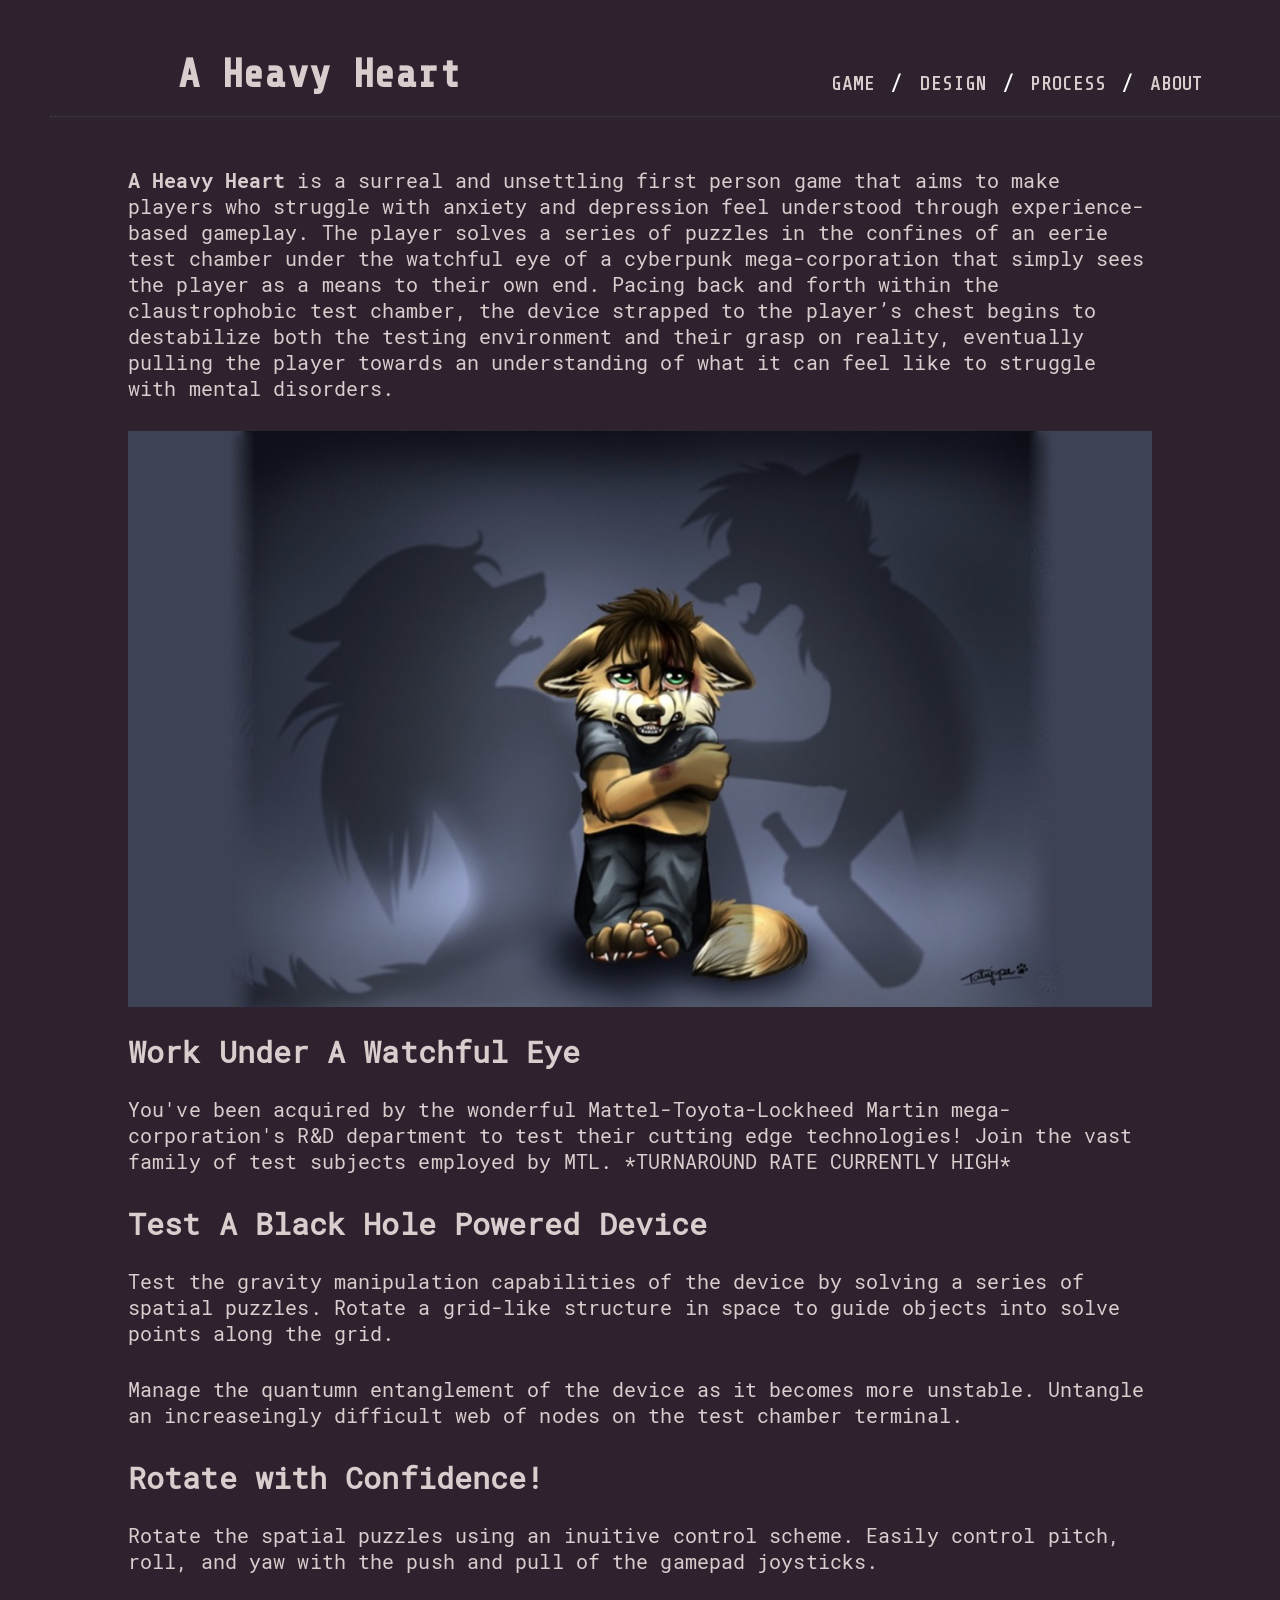
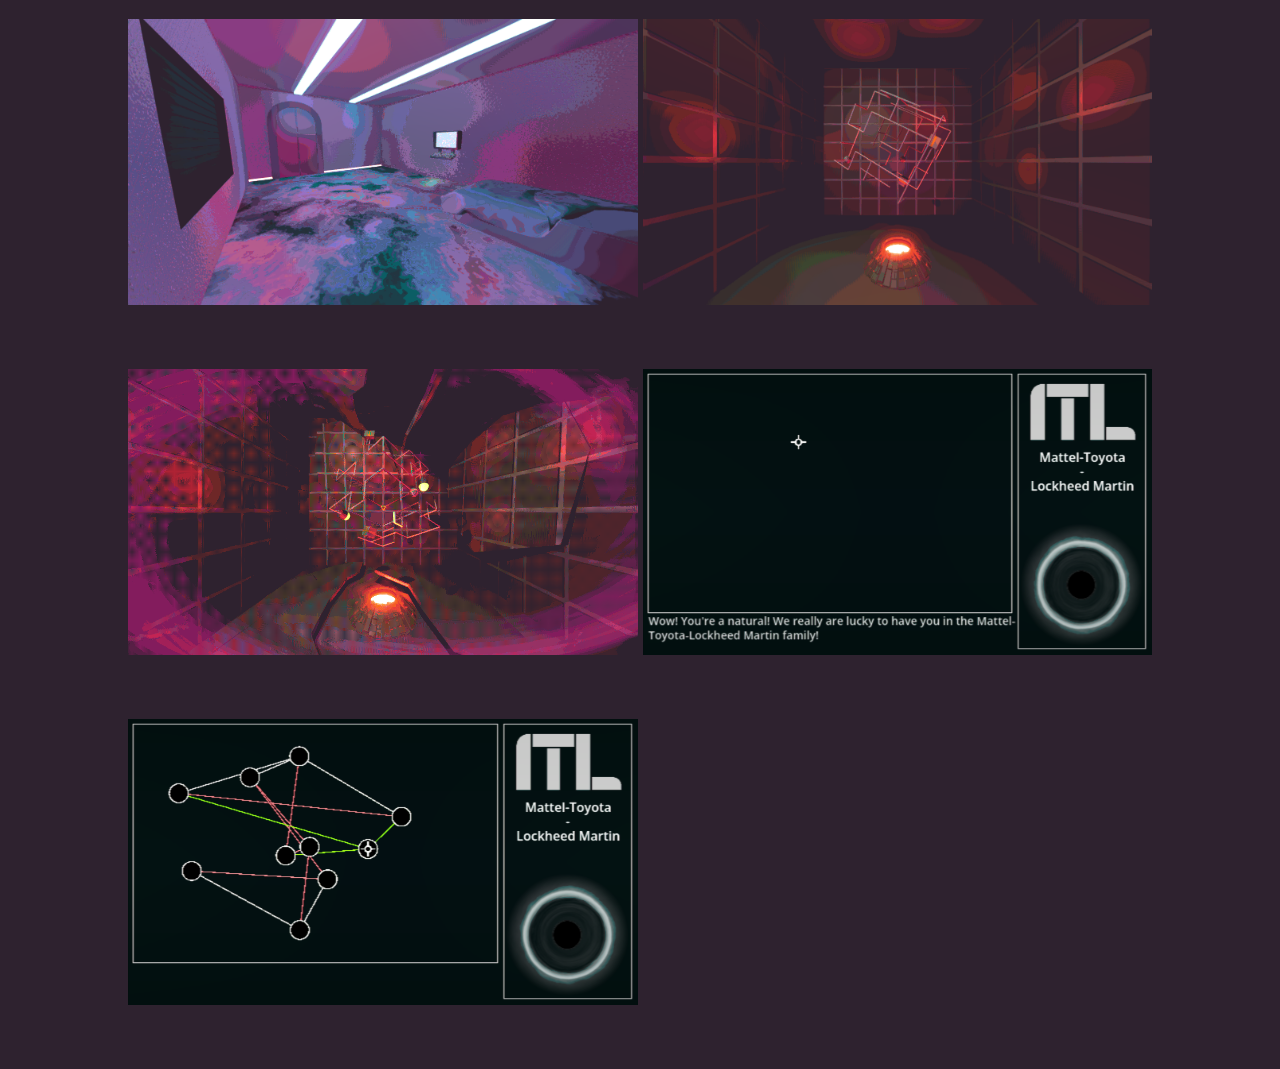
==== index.html @ b3d0d3a6 "multiple pages and thier contents" ====
<!DOCTYPE html>
<html lang="en">
<head>
    <meta charset="UTF-8">
    <meta name="viewport" content="width=device-width, initial-scale=1.0">
    <title>Black Hole Heart</title>
    <link rel ="stylesheet" href = "index.css">
</head>
<body>
            <div id="header" class="header">
                <div class="logodiv">
                    <h1 class = "logo">A Heavy Heart</h1>

                    <div class="filter">
                        <a href="#">GAME</a>

                        <span class="footdogs">  / </span>
                        <a href="/design/">DESIGN</a>

                        <span class="footdogs">  / </span>
                        <a href="/process/">PROCESS</a>

                        <span class="footdogs">  / </span>
                        <a href="/about/">ABOUT</a>


                    </div>
                </div>
            </div>


        <div id="content">

            <div id="page">
                <p><b class = "bold_text">A Heavy Heart</b> is a surreal and unsettling first person game that aims to make players who struggle with anxiety and depression feel understood through experience-based gameplay. The player solves a series of puzzles in the confines of an eerie test chamber under the watchful eye of a cyberpunk mega-corporation that simply sees the player as a means to their own end. Pacing back and forth within the claustrophobic test chamber, the device strapped to the player’s chest begins to destabilize both the testing environment and their grasp on reality, eventually pulling the player towards an understanding of what it can feel like to struggle with mental disorders.</p>

                <img class = "video" src = "placeholder.jpeg" alt = "placeholder for video">

                <h2>Work Under A Watchful Eye</h2>
                <p>You've been acquired by the wonderful Mattel-Toyota-Lockheed Martin mega-corporation's R&D department to test their cutting edge technologies! Join the vast family of test subjects employed by MTL. *TURNAROUND RATE CURRENTLY HIGH*</p>

                <h2>Test A Black Hole Powered Device</h2>
                <p>Test the gravity manipulation capabilities of the device by solving a series of spatial puzzles. Rotate a grid-like structure in space to guide objects into solve points along the grid.</p>
                <p>Manage the quantumn entanglement of the device as it becomes more unstable. Untangle an increaseingly difficult web of nodes on the test chamber terminal.</p>

                <h2>Rotate with Confidence!</h2>
                <p>Rotate the spatial puzzles using an inuitive control scheme. Easily control pitch, roll, and yaw with the push and pull of the gamepad joysticks.</p>

                <ul class = "gallery">
                    <li>
                        <img src = "chamber.png">
                    </li>
                    <li>
                        <img src = "puzzle3d.png">
                    </li>
                    <li>
                        <img src = "chamberfallapart.png">
                    </li>
                    <li>
                        <img src = "terminal.png">
                    </li>
                    <li>
                        <img src = "puzzle2d.png">
                    </li>
                </ul>
            </div>

        </div>



</body>
</html>
---- index.css ----
@font-face {
    font-family: "ShareTechMono";
    src:local("ShareTechMono-Regular-ttf"),
    url("ShareTechMono-Regular.ttf");
}

@font-face{
    font-family: "PTMono";
    src:local("pt-mono.regular"),
    url("pt-mono.regular.ttf");
}

@font-face{
    font-family: "PTMonoBold";
    src:local("pt-mono.bold"),
    url("pt-mono.bold.ttf"); 
}

@font-face {
    font-family: "Terminal-F4";
    src: url("Terminal-F4.ttf");
}

@font-face {
    font-family: "RobotoMono-Regular";
    src: url("RobotoMono-Regular.ttf");
}

@font-face{
    font-family: "RobotoMono-Bold";
    src: url("RobotoMono-Bold.ttf");
}

body            {letter-spacing: 0.1px; 
                padding: 0;
                margin: 0;
                font-family: "PTMono"; 
                font-weight: 400;
                font-size: 20px; 
                color: #dacdcd; 
                background: #2e222f;}

html            {-webkit-font-smoothing: antialiased;
    -moz-osx-font-smoothing: grayscale;}

pre             {padding: 0; 
                margin: 0 0 50px 0;}

ul              {padding: 0;}
span            {padding: 0; 
                margin: 0 10px 0 0;}

li              {margin: 15px 0; 
                padding: 0; 
                list-style: none;}

a               {text-decoration: none; 
                color: #dacdcd;}

a:hover         {color: #fff; 
                text-decoration: underline;}

p               {padding: 0; 
                margin: 10px 0 30px 0;}

img             {width: 100%; 
                display: flex; 
                justify-content: center;}

#page           {max-width: 80%; 
                margin: auto; padding: 0 20px;}
#content        {max-width:100%; margin: auto;
                font-family:"RobotoMono-Regular";}

#footer 		{max-width: 900px; 
                margin:auto; 
                margin-top: 55px;}

.header			{height: 66px; 
                width: 100%; 
                margin: 50px; 
                border-bottom: dotted 1px #444;}

.logodiv 		{max-width: 80%; 
                margin:auto; 
                font-family: "Terminal-F4"}

.logo			{margin: auto; 
                margin-top: 20px;}

.footdogs       {margin:0 5px;  
                color: #fff
                }

.tag            {color: #c8c8c8;}

.title          {display: inline-block; 
                margin-bottom: 20px; 
                margin-top: 20px; 
                color: #FFF;}

.filter         {display:block; 
                margin-top: -28px; 
                text-align: right;}

.bold_text {
    font-family: "RobotoMono-Bold";
}

h3  {
    font-family: "RobotoMono-Bold";
    color:#c8c8c8;
}

h3  {
    font-family: "RobotoMono-Bold";
    color:#fff;
}

ul.gallery {
  --numcolumns: 2;
  --gap: 0.25em;
  --size: calc(50vw / var(--numcolumns));
  display: grid;
  grid-template-columns: repeat(var(--numcolumns), 1fr);
  
  grid-template-rows: auto;
  gap: var(--gap);
  align-items: stretch;
  
}


ul.gallery > li {
  display: block;
  height: calc(var(--size) - var(--gap));
}


@media only screen and (max-width: 900px)
{
ul.gallery{
    --numcolumns:1;
}
img 			{width: 100%;}
body			{font-size: 19px;}


}
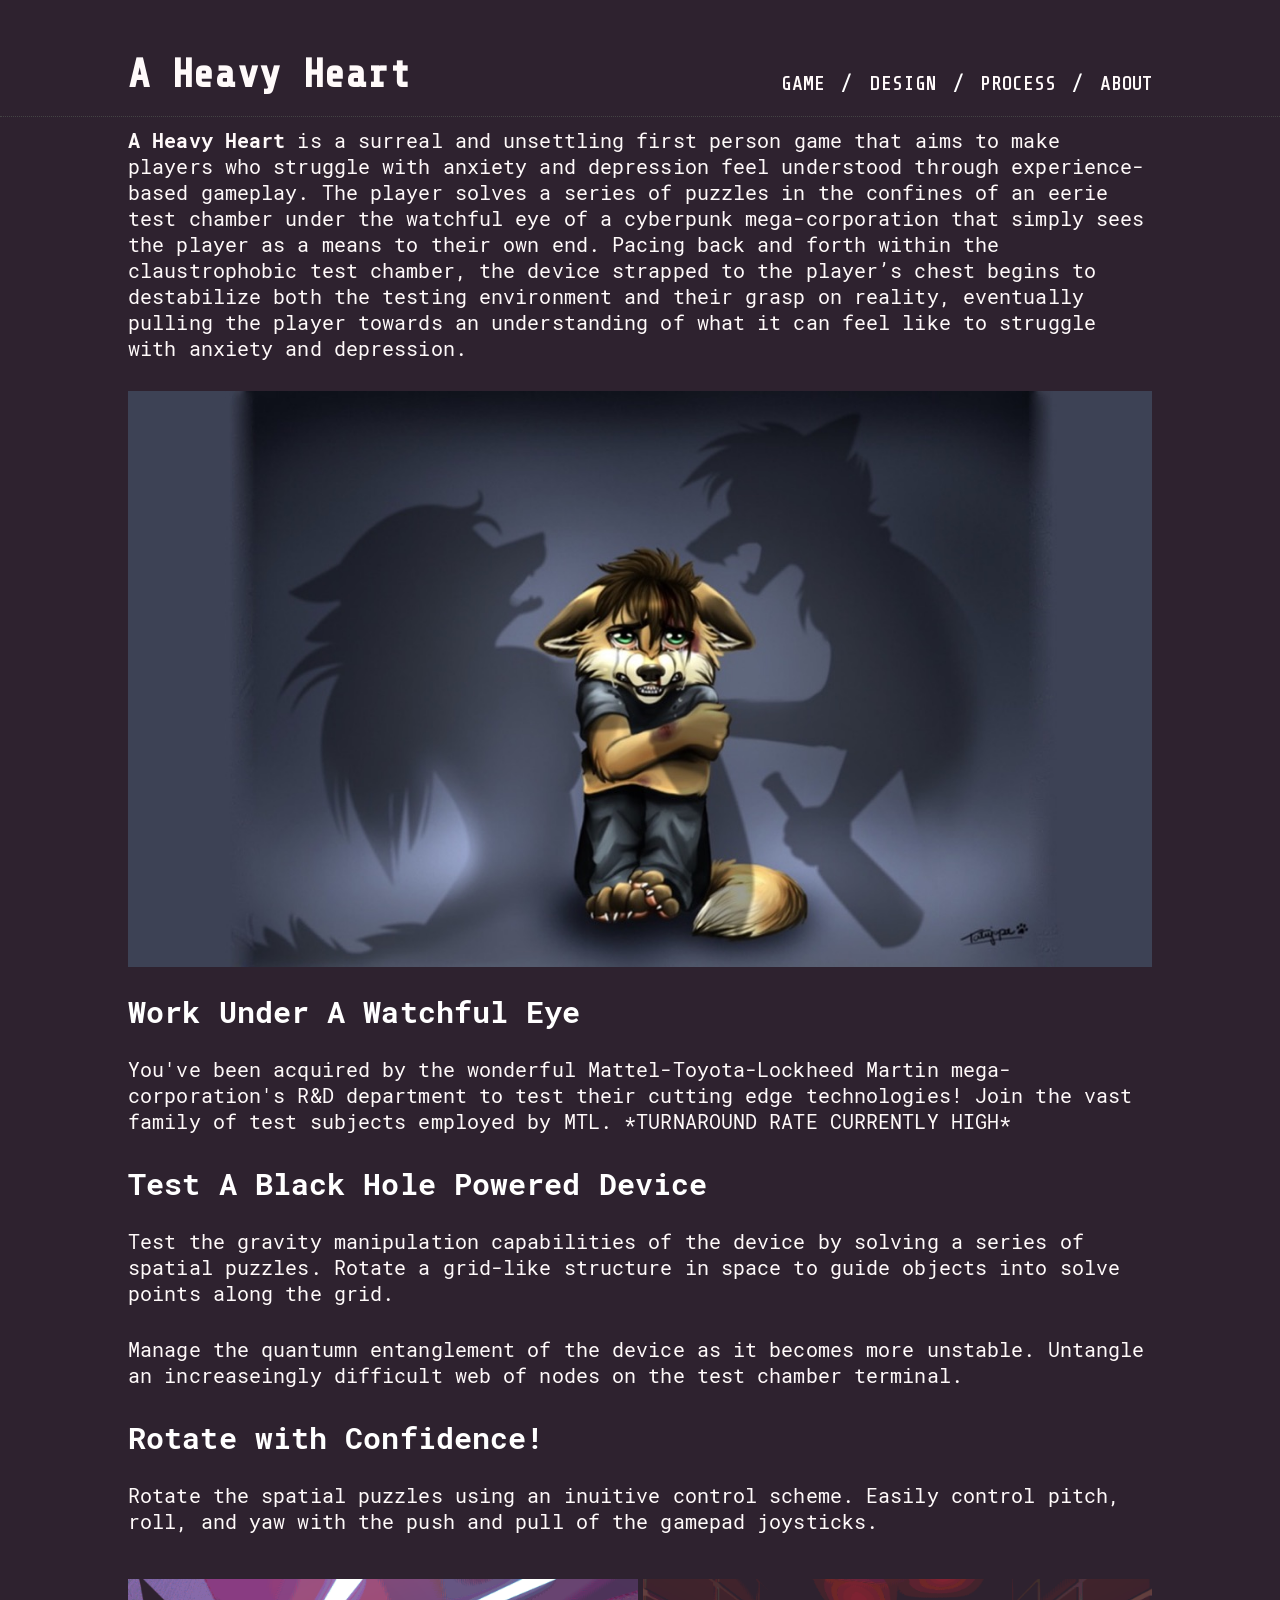
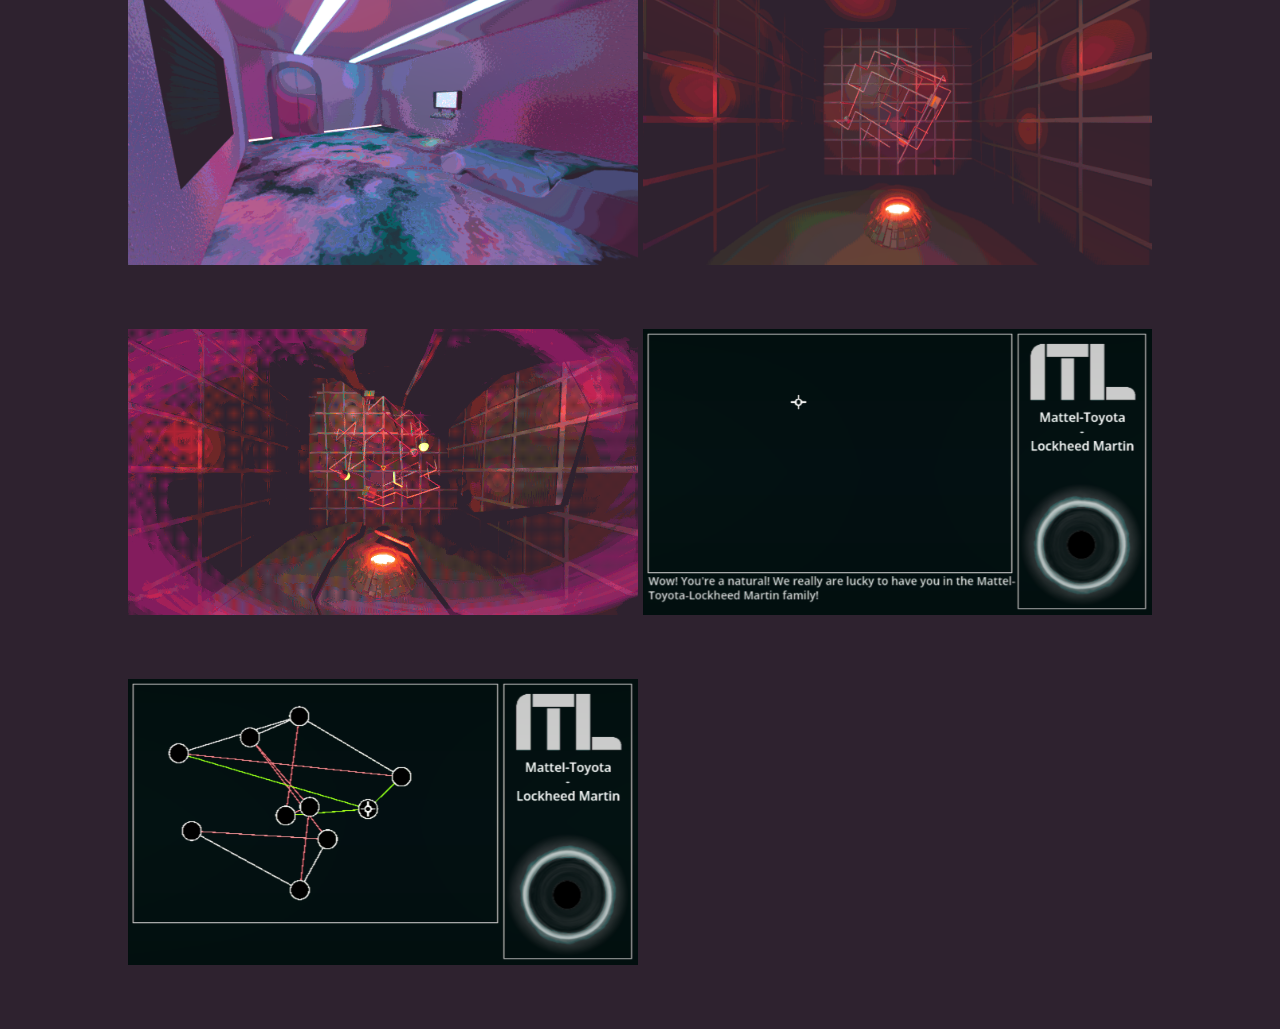
==== commit 7be0d879: "about page" ====
--- a/index.html
+++ b/index.html
@@ -3,7 +3,7 @@
 <head>
     <meta charset="UTF-8">
     <meta name="viewport" content="width=device-width, initial-scale=1.0">
-    <title>Black Hole Heart</title>
+    <title>A Heavy Heart</title>
     <link rel ="stylesheet" href = "index.css">
 </head>
 <body>
@@ -32,7 +32,7 @@
         <div id="content">
 
             <div id="page">
-                <p><b class = "bold_text">A Heavy Heart</b> is a surreal and unsettling first person game that aims to make players who struggle with anxiety and depression feel understood through experience-based gameplay. The player solves a series of puzzles in the confines of an eerie test chamber under the watchful eye of a cyberpunk mega-corporation that simply sees the player as a means to their own end. Pacing back and forth within the claustrophobic test chamber, the device strapped to the player’s chest begins to destabilize both the testing environment and their grasp on reality, eventually pulling the player towards an understanding of what it can feel like to struggle with mental disorders.</p>
+                <p><b class = "bold_text">A Heavy Heart</b> is a surreal and unsettling first person game that aims to make players who struggle with anxiety and depression feel understood through experience-based gameplay. The player solves a series of puzzles in the confines of an eerie test chamber under the watchful eye of a cyberpunk mega-corporation that simply sees the player as a means to their own end. Pacing back and forth within the claustrophobic test chamber, the device strapped to the player’s chest begins to destabilize both the testing environment and their grasp on reality, eventually pulling the player towards an understanding of what it can feel like to struggle with anxiety and depression.</p>
 
                 <img class = "video" src = "placeholder.jpeg" alt = "placeholder for video">
 
--- a/index.css
+++ b/index.css
@@ -37,7 +37,7 @@
                 font-family: "PTMono"; 
                 font-weight: 400;
                 font-size: 20px; 
-                color: #dacdcd; 
+                color: #fffafa; 
                 background: #2e222f;}
 
 html            {-webkit-font-smoothing: antialiased;
@@ -55,7 +55,7 @@
                 list-style: none;}
 
 a               {text-decoration: none; 
-                color: #dacdcd;}
+                color: #fffafa ;}
 
 a:hover         {color: #fff; 
                 text-decoration: underline;}
@@ -78,7 +78,7 @@
 
 .header			{height: 66px; 
                 width: 100%; 
-                margin: 50px; 
+                margin-top: 50px; 
                 border-bottom: dotted 1px #444;}
 
 .logodiv 		{max-width: 80%; 
@@ -92,7 +92,7 @@
                 color: #fff
                 }
 
-.tag            {color: #c8c8c8;}
+.tag            {color: #fffafa;}
 
 .title          {display: inline-block; 
                 margin-bottom: 20px; 
@@ -109,10 +109,11 @@
 
 h3  {
     font-family: "RobotoMono-Bold";
-    color:#c8c8c8;
+    color:#fffafa;
+    text-decoration: underline;
 }
 
-h3  {
+h2  {
     font-family: "RobotoMono-Bold";
     color:#fff;
 }
@@ -136,6 +137,36 @@
   height: calc(var(--size) - var(--gap));
 }
 
+.about-container{
+    display: flex;
+    flex-direction: row; 
+    align-items: flex-start;
+    gap: 16px;
+    margin-top: 5vh;
+}
+
+.about-image {
+  width: 15vw;
+  height: 15vw;
+  object-fit: cover;
+  border-radius: 8px;
+  flex-shrink: 0;
+}
+
+.about-text-container {
+  display: flex;
+  flex-direction: column;
+}
+
+.about-name {
+  margin: 0 0 8px 0;
+  font-size: 1.5rem;
+}
+
+.about-description {
+  margin: 0;
+  color: #fffafa;
+}
 
 @media only screen and (max-width: 900px)
 {
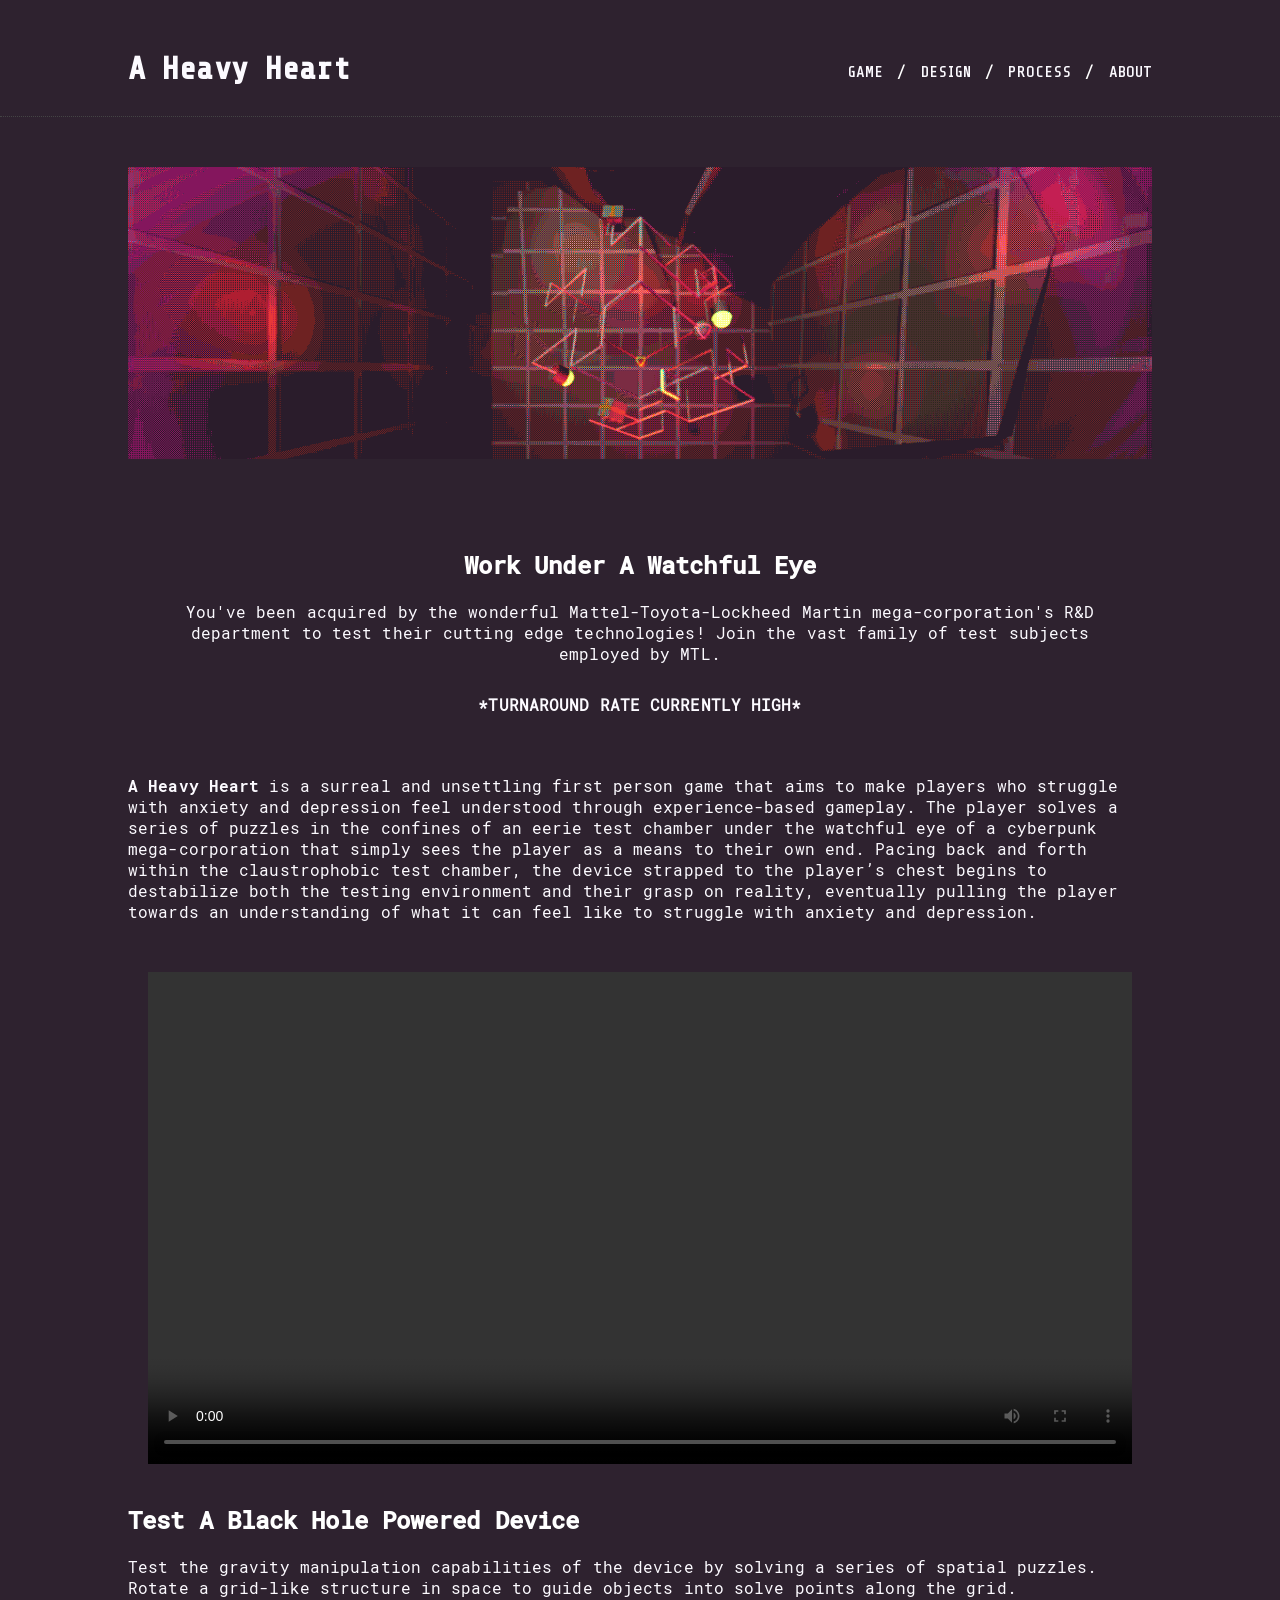
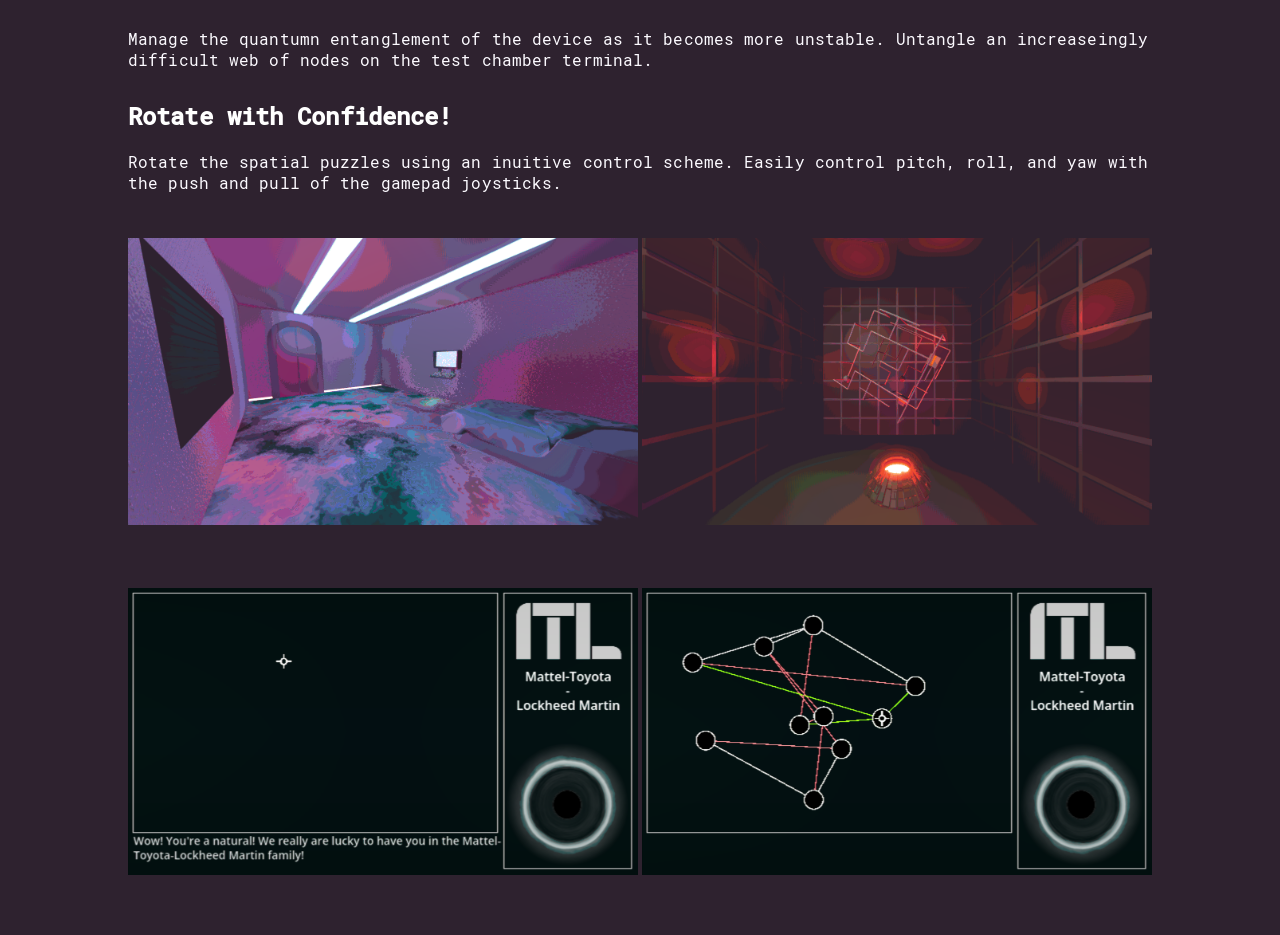
==== commit 794f3c31: "Page edits/ video" ====
--- a/index.html
+++ b/index.html
@@ -32,12 +32,20 @@
         <div id="content">
 
             <div id="page">
+
+                <img src = "heroimage.png" id = "heroimage">
+                <div id = "loreblurb">
+                <h2>Work Under A Watchful Eye</h2>
+                <p>You've been acquired by the wonderful Mattel-Toyota-Lockheed Martin mega-corporation's R&D department to test their cutting edge technologies! Join the vast family of test subjects employed by MTL.</p>
+                <b>*TURNAROUND RATE CURRENTLY HIGH*</b>
+                </div>
                 <p><b class = "bold_text">A Heavy Heart</b> is a surreal and unsettling first person game that aims to make players who struggle with anxiety and depression feel understood through experience-based gameplay. The player solves a series of puzzles in the confines of an eerie test chamber under the watchful eye of a cyberpunk mega-corporation that simply sees the player as a means to their own end. Pacing back and forth within the claustrophobic test chamber, the device strapped to the player’s chest begins to destabilize both the testing environment and their grasp on reality, eventually pulling the player towards an understanding of what it can feel like to struggle with anxiety and depression.</p>
 
-                <img class = "video" src = "placeholder.jpeg" alt = "placeholder for video">
-
-                <h2>Work Under A Watchful Eye</h2>
-                <p>You've been acquired by the wonderful Mattel-Toyota-Lockheed Martin mega-corporation's R&D department to test their cutting edge technologies! Join the vast family of test subjects employed by MTL. *TURNAROUND RATE CURRENTLY HIGH*</p>
+                <div id = "video-container">
+                    <video controls id = "video" alt = "Video for A Heavy Heart">
+                        <source src = "testversion2.mp4" type="video/mp4" />
+                    </video>
+                </div>
 
                 <h2>Test A Black Hole Powered Device</h2>
                 <p>Test the gravity manipulation capabilities of the device by solving a series of spatial puzzles. Rotate a grid-like structure in space to guide objects into solve points along the grid.</p>
@@ -54,9 +62,6 @@
                         <img src = "puzzle3d.png">
                     </li>
                     <li>
-                        <img src = "chamberfallapart.png">
-                    </li>
-                    <li>
                         <img src = "terminal.png">
                     </li>
                     <li>
--- a/index.css
+++ b/index.css
@@ -29,6 +29,16 @@
 @font-face{
     font-family: "RobotoMono-Bold";
     src: url("RobotoMono-Bold.ttf");
+}
+
+@font-face{
+    font-family: "RobotoMono-Thin";
+    src: url("RobotoMono-Thin.ttf");
+}
+
+@font-face{
+    font-family: "RobotoMono-Medium";
+    src: url("RobotoMono-Medium.ttf");
 }
 
 body            {letter-spacing: 0.1px; 
@@ -36,8 +46,8 @@
                 margin: 0;
                 font-family: "PTMono"; 
                 font-weight: 400;
-                font-size: 20px; 
-                color: #fffafa; 
+                font-size: 16px; 
+                color: #fcfaff ; 
                 background: #2e222f;}
 
 html            {-webkit-font-smoothing: antialiased;
@@ -55,7 +65,7 @@
                 list-style: none;}
 
 a               {text-decoration: none; 
-                color: #fffafa ;}
+                color: #fcfaff ;}
 
 a:hover         {color: #fff; 
                 text-decoration: underline;}
@@ -108,13 +118,13 @@
 }
 
 h3  {
-    font-family: "RobotoMono-Bold";
-    color:#fffafa;
+    font-family: "RobotoMono-Medium";
+    color:#fcfaff;
     text-decoration: underline;
 }
 
 h2  {
-    font-family: "RobotoMono-Bold";
+    font-family: "RobotoMono-Medium";
     color:#fff;
 }
 
@@ -168,6 +178,28 @@
   color: #fffafa;
 }
 
+#video-container {
+  /* Optional: Limit container width (e.g., 1200px on large screens) */
+  max-width: 80vw;
+  margin: 0 auto; /* Center container */
+  padding: 20px;
+}
+ 
+#video-container video {
+  width: 100%; /* Fit container width */
+  height: auto; /* Auto-calculate height to preserve aspect ratio */
+  display: block; /* Remove inline spacing artifacts */
+}
+#heroimage{
+    padding-top: 50px;
+    padding-bottom: 20px;
+}
+
+#loreblurb{
+    text-align: center;
+    padding:50px;
+}
+
 @media only screen and (max-width: 900px)
 {
 ul.gallery{
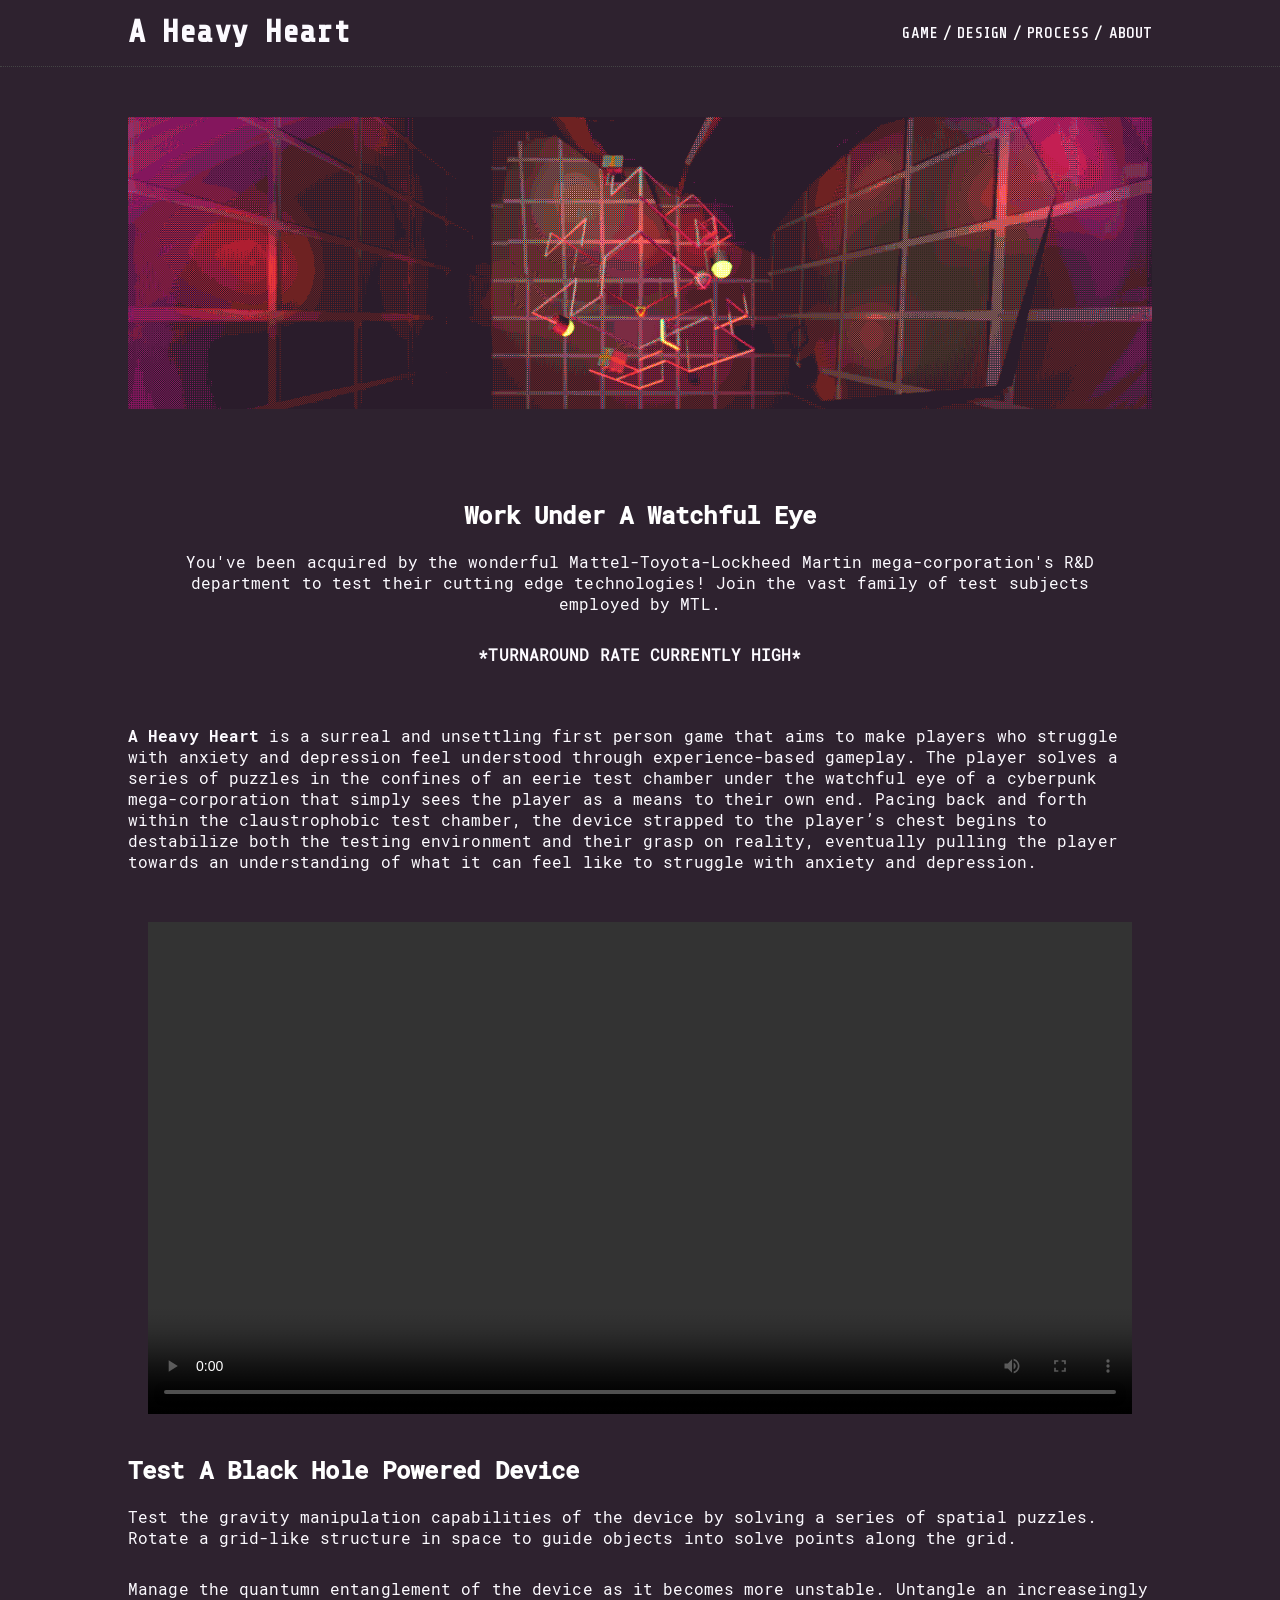
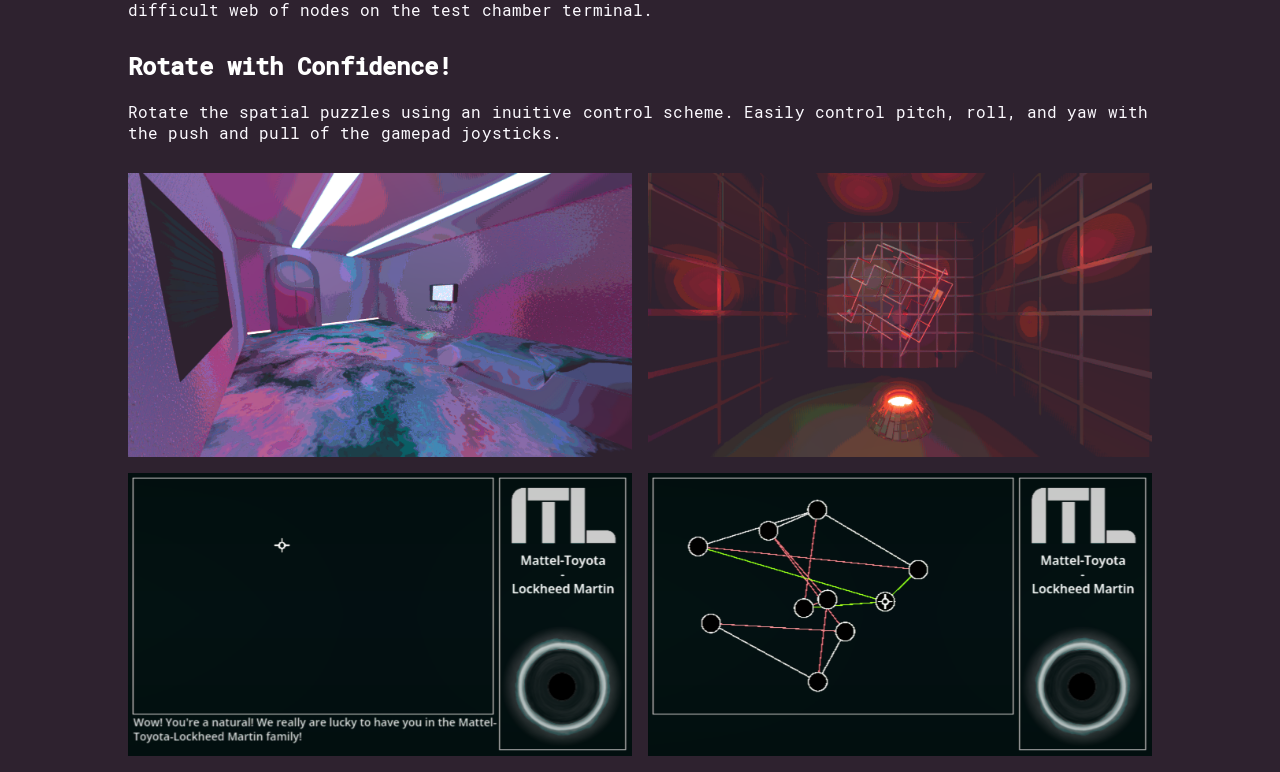
==== commit 6c6fa4ea: "most everything" ====
--- a/index.html
+++ b/index.html
@@ -33,7 +33,7 @@
 
             <div id="page">
 
-                <img src = "heroimage.png" id = "heroimage">
+                <img src = "assets/game/heroimage.png" id = "heroimage">
                 <div id = "loreblurb">
                 <h2>Work Under A Watchful Eye</h2>
                 <p>You've been acquired by the wonderful Mattel-Toyota-Lockheed Martin mega-corporation's R&D department to test their cutting edge technologies! Join the vast family of test subjects employed by MTL.</p>
@@ -43,7 +43,7 @@
 
                 <div id = "video-container">
                     <video controls id = "video" alt = "Video for A Heavy Heart">
-                        <source src = "testversion2.mp4" type="video/mp4" />
+                        <source src = "assets/game/testversion2.mp4" type="video/mp4" />
                     </video>
                 </div>
 
@@ -56,16 +56,16 @@
 
                 <ul class = "gallery">
                     <li>
-                        <img src = "chamber.png">
+                        <img src = "assets/game/chamber.png">
                     </li>
                     <li>
-                        <img src = "puzzle3d.png">
+                        <img src = "assets/game/puzzle3d.png">
                     </li>
                     <li>
-                        <img src = "terminal.png">
+                        <img src = "assets/game/terminal.png">
                     </li>
                     <li>
-                        <img src = "puzzle2d.png">
+                        <img src = "assets/game/puzzle2d.png">
                     </li>
                 </ul>
             </div>
--- a/index.css
+++ b/index.css
@@ -1,44 +1,44 @@
 @font-face {
     font-family: "ShareTechMono";
     src:local("ShareTechMono-Regular-ttf"),
-    url("ShareTechMono-Regular.ttf");
+    url("fonts/ShareTechMono-Regular.ttf");
 }
 
 @font-face{
     font-family: "PTMono";
     src:local("pt-mono.regular"),
-    url("pt-mono.regular.ttf");
+    url("fonts/pt-mono.regular.ttf");
 }
 
 @font-face{
     font-family: "PTMonoBold";
     src:local("pt-mono.bold"),
-    url("pt-mono.bold.ttf"); 
+    url("fonts/pt-mono.bold.ttf"); 
 }
 
 @font-face {
     font-family: "Terminal-F4";
-    src: url("Terminal-F4.ttf");
+    src: url("fonts/Terminal-F4.ttf");
 }
 
 @font-face {
     font-family: "RobotoMono-Regular";
-    src: url("RobotoMono-Regular.ttf");
+    src: url("fonts/RobotoMono-Regular.ttf");
 }
 
 @font-face{
     font-family: "RobotoMono-Bold";
-    src: url("RobotoMono-Bold.ttf");
+    src: url("fonts/RobotoMono-Bold.ttf");
 }
 
 @font-face{
     font-family: "RobotoMono-Thin";
-    src: url("RobotoMono-Thin.ttf");
+    src: url("fonts/RobotoMono-Thin.ttf");
 }
 
 @font-face{
     font-family: "RobotoMono-Medium";
-    src: url("RobotoMono-Medium.ttf");
+    src: url("fonts/RobotoMono-Medium.ttf");
 }
 
 body            {letter-spacing: 0.1px; 
@@ -79,38 +79,38 @@
 
 #page           {max-width: 80%; 
                 margin: auto; padding: 0 20px;}
+                
 #content        {max-width:100%; margin: auto;
                 font-family:"RobotoMono-Regular";}
 
-#footer 		{max-width: 900px; 
-                margin:auto; 
-                margin-top: 55px;}
-
 .header			{height: 66px; 
                 width: 100%; 
-                margin-top: 50px; 
-                border-bottom: dotted 1px #444;}
+                border-bottom: dotted 1px #444;
+                align-items: center;
+            }
 
 .logodiv 		{max-width: 80%; 
                 margin:auto; 
-                font-family: "Terminal-F4"}
-
-.logo			{margin: auto; 
-                margin-top: 20px;}
-
-.footdogs       {margin:0 5px;  
+                font-family: "Terminal-F4";
+                display:flex;
+                justify-content: space-between;
+                align-items: center;
+                height: 100%
+            }
+
+.logo			{
+                text-align: left;
+                }
+
+.footdogs       {
+                margin:0 5px;  
                 color: #fff
                 }
 
 .tag            {color: #fffafa;}
 
-.title          {display: inline-block; 
-                margin-bottom: 20px; 
-                margin-top: 20px; 
-                color: #FFF;}
-
-.filter         {display:block; 
-                margin-top: -28px; 
+.filter         {display:flex; 
+                align-items: center;
                 text-align: right;}
 
 .bold_text {
@@ -130,21 +130,19 @@
 
 ul.gallery {
   --numcolumns: 2;
-  --gap: 0.25em;
+  --gap: 1em;
   --size: calc(50vw / var(--numcolumns));
   display: grid;
   grid-template-columns: repeat(var(--numcolumns), 1fr);
   
-  grid-template-rows: auto;
   gap: var(--gap);
-  align-items: stretch;
   
 }
 
 
 ul.gallery > li {
   display: block;
-  height: calc(var(--size) - var(--gap));
+  margin:auto;
 }
 
 .about-container{
@@ -179,16 +177,14 @@
 }
 
 #video-container {
-  /* Optional: Limit container width (e.g., 1200px on large screens) */
-  max-width: 80vw;
-  margin: 0 auto; /* Center container */
+  margin: 0 auto; 
   padding: 20px;
 }
  
 #video-container video {
-  width: 100%; /* Fit container width */
-  height: auto; /* Auto-calculate height to preserve aspect ratio */
-  display: block; /* Remove inline spacing artifacts */
+  width: 100%; 
+  height: auto; 
+  display: block; 
 }
 #heroimage{
     padding-top: 50px;
@@ -198,6 +194,27 @@
 #loreblurb{
     text-align: center;
     padding:50px;
+}
+
+.image-container{
+    display: flex;
+    flex-direction: row;
+    max-width: 60vw;
+    margin:auto;  
+    gap:100px; 
+}
+
+.image-container > img{
+    display: block;
+    margin:auto;   
+    padding-bottom: 20px;
+}
+
+.individual-img{
+    max-width: 60vw;
+    margin:auto; 
+    margin:auto;
+    padding-bottom: 20px;
 }
 
 @media only screen and (max-width: 900px)
@@ -207,6 +224,17 @@
 }
 img 			{width: 100%;}
 body			{font-size: 19px;}
-
-
-}
+.logodiv{
+    flex-direction: column;
+}
+
+.header			{
+                height: 150px; 
+                width: 100%; 
+                border-bottom: dotted 1px #444;
+                align-items: center;
+            }
+
+
+
+}
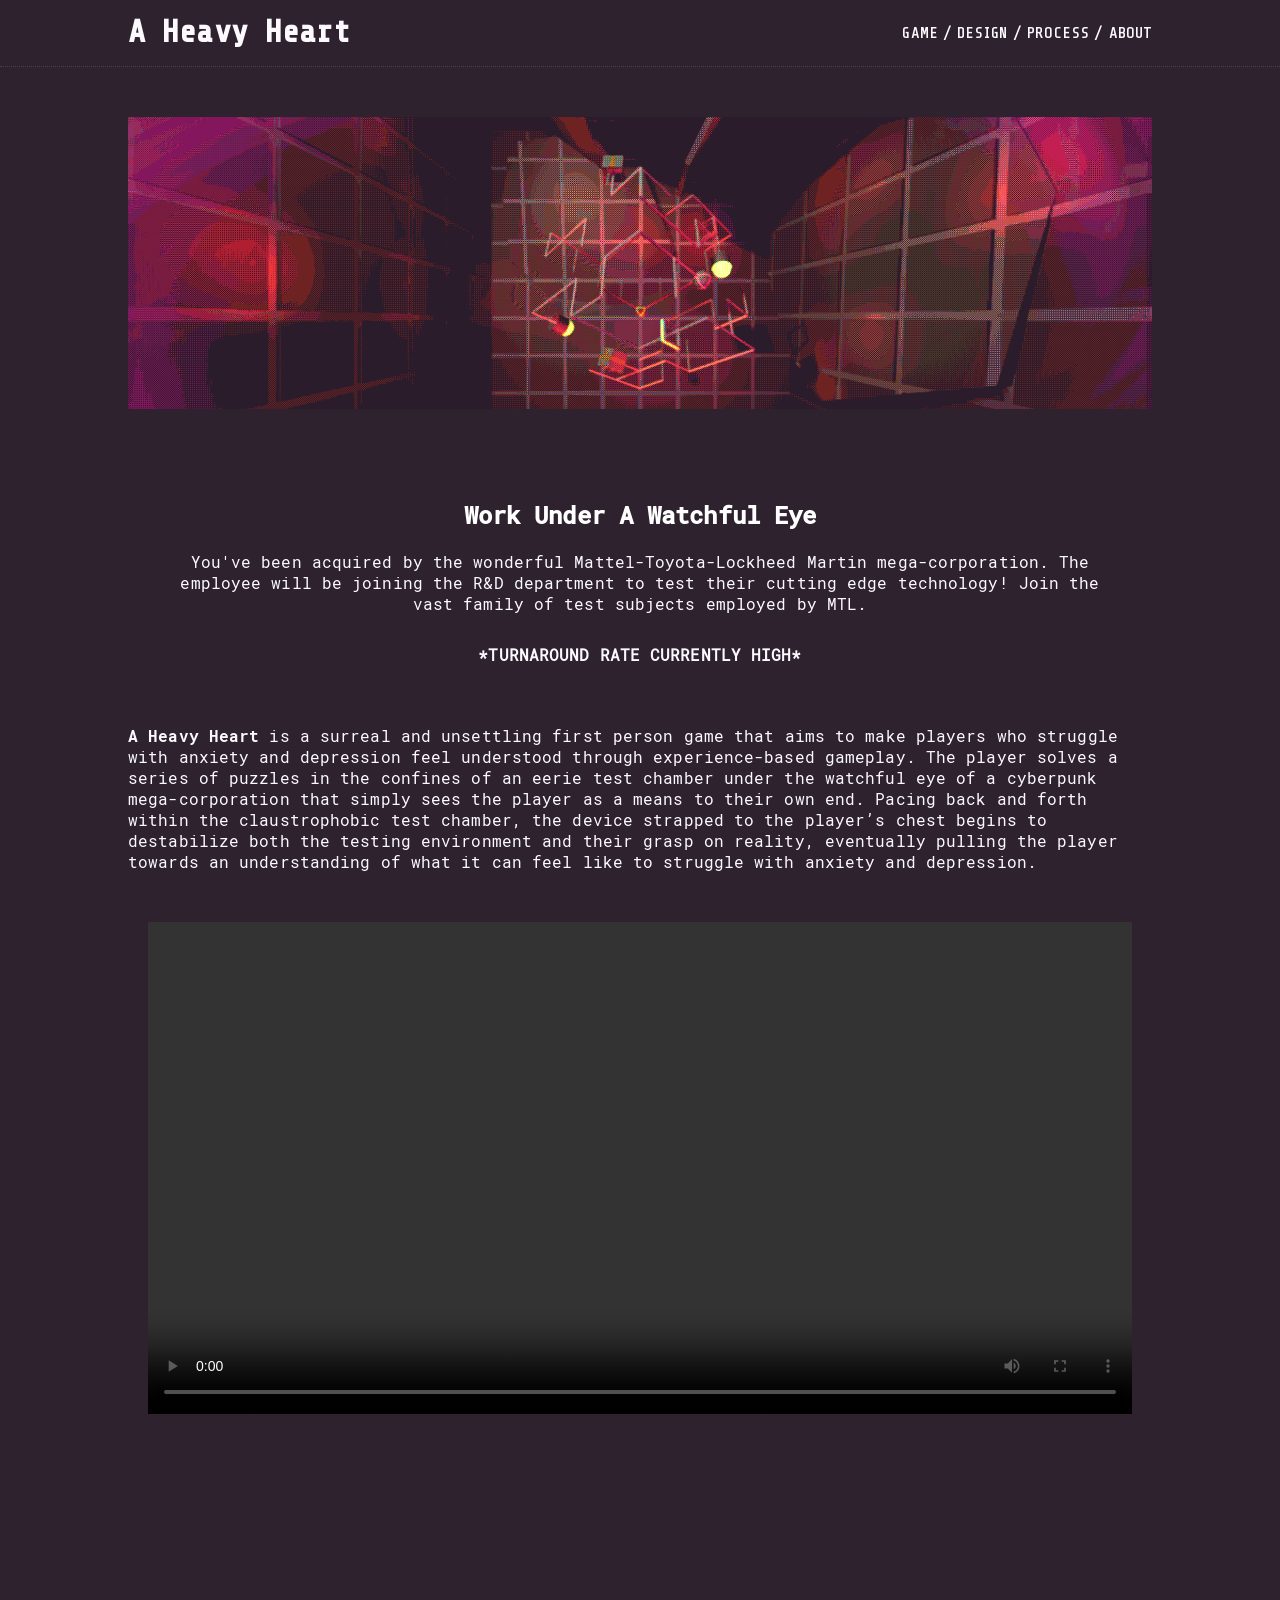
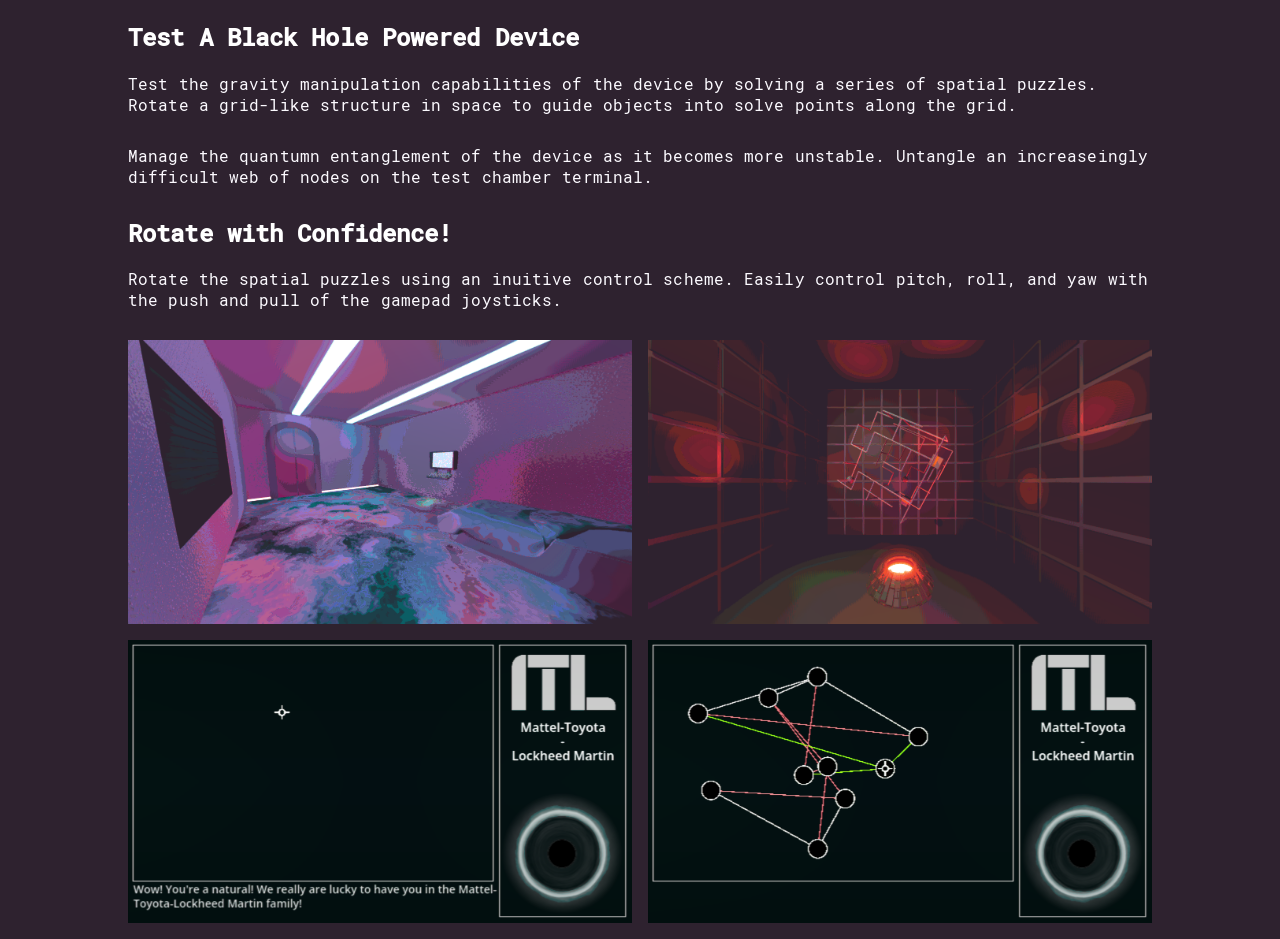
==== commit 9f62ab02: "itch io link" ====
--- a/index.html
+++ b/index.html
@@ -36,16 +36,18 @@
                 <img src = "assets/game/heroimage.png" id = "heroimage">
                 <div id = "loreblurb">
                 <h2>Work Under A Watchful Eye</h2>
-                <p>You've been acquired by the wonderful Mattel-Toyota-Lockheed Martin mega-corporation's R&D department to test their cutting edge technologies! Join the vast family of test subjects employed by MTL.</p>
+                <p>You've been acquired by the wonderful Mattel-Toyota-Lockheed Martin mega-corporation. The employee will be joining the R&D department to test their cutting edge technology! Join the vast family of test subjects employed by MTL.</p>
                 <b>*TURNAROUND RATE CURRENTLY HIGH*</b>
                 </div>
                 <p><b class = "bold_text">A Heavy Heart</b> is a surreal and unsettling first person game that aims to make players who struggle with anxiety and depression feel understood through experience-based gameplay. The player solves a series of puzzles in the confines of an eerie test chamber under the watchful eye of a cyberpunk mega-corporation that simply sees the player as a means to their own end. Pacing back and forth within the claustrophobic test chamber, the device strapped to the player’s chest begins to destabilize both the testing environment and their grasp on reality, eventually pulling the player towards an understanding of what it can feel like to struggle with anxiety and depression.</p>
 
                 <div id = "video-container">
                     <video controls id = "video" alt = "Video for A Heavy Heart">
-                        <source src = "assets/game/testversion2.mp4" type="video/mp4" />
+                        <source src = "assets/game/finalvideo.mp4" type="video/mp4" />
                     </video>
                 </div>
+
+                <iframe frameborder="0" src="https://itch.io/embed/4503725" width="552" height="167" style="display: block; margin:auto;"><a href="https://beautifulspork.itch.io/a-heavy-heart">A Heavy Heart by beautifulspork</a></iframe>
 
                 <h2>Test A Black Hole Powered Device</h2>
                 <p>Test the gravity manipulation capabilities of the device by solving a series of spatial puzzles. Rotate a grid-like structure in space to guide objects into solve points along the grid.</p>
--- a/index.css
+++ b/index.css
@@ -94,7 +94,7 @@
                 font-family: "Terminal-F4";
                 display:flex;
                 justify-content: space-between;
-                align-items: center;
+                align-items:center;
                 height: 100%
             }
 
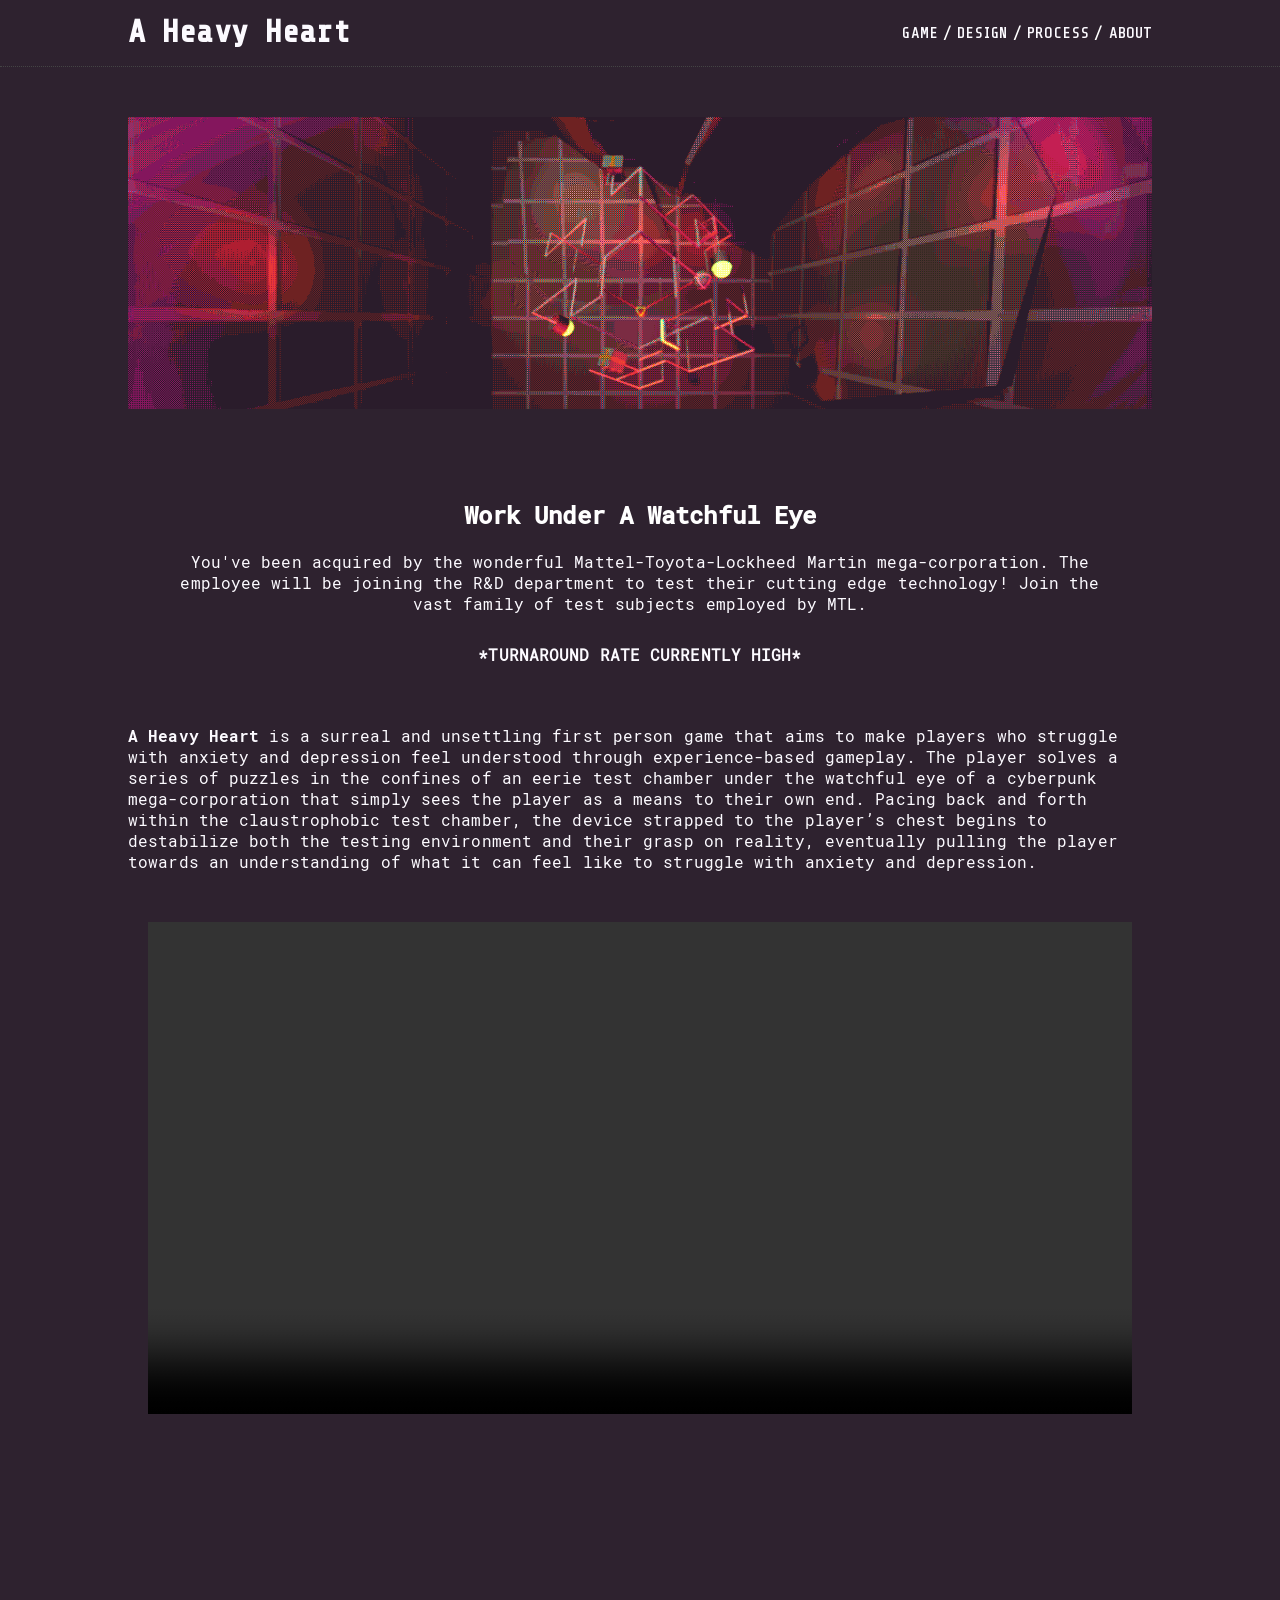
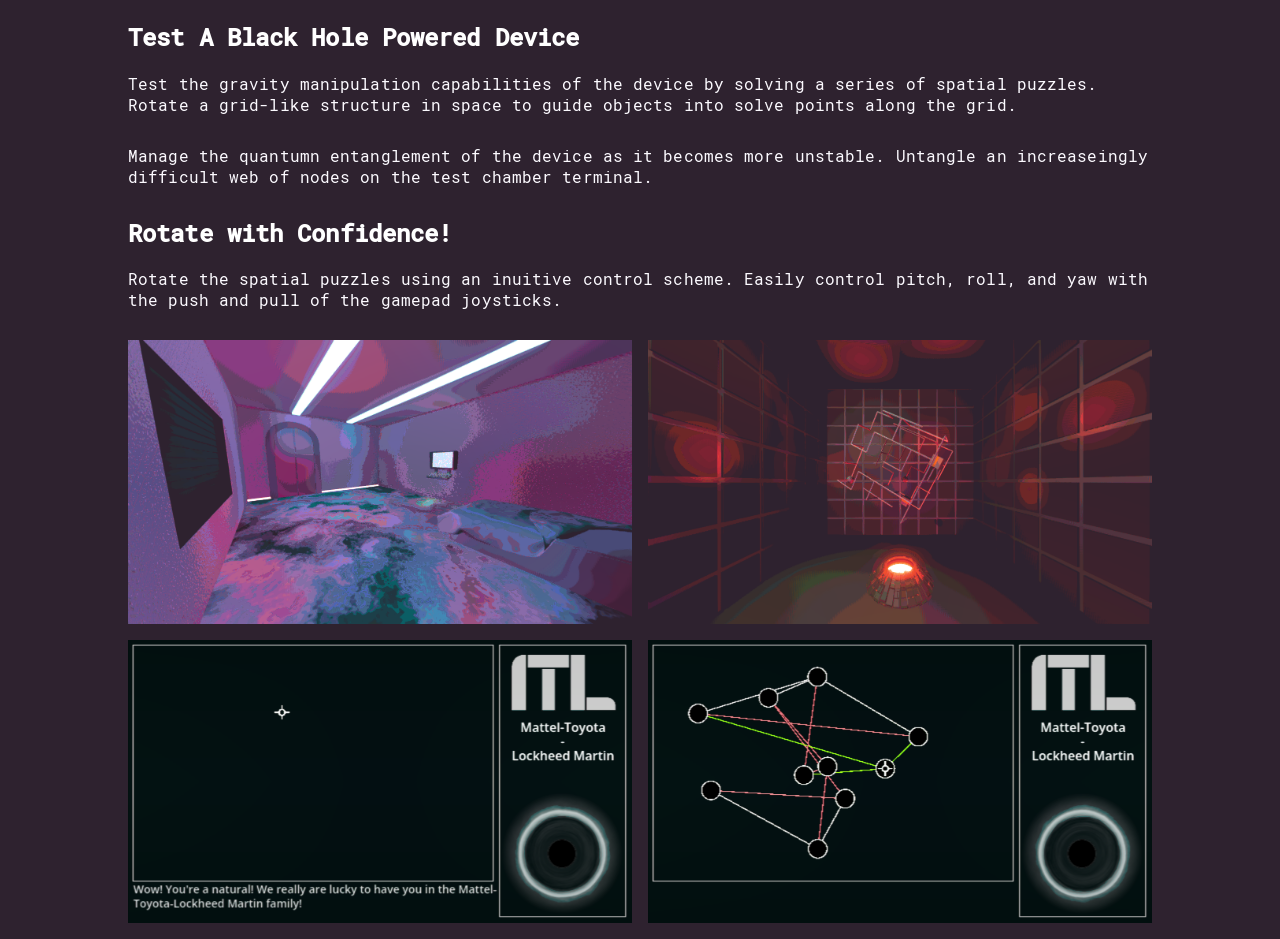
==== commit 374c7180: "hero image" ====
--- a/index.html
+++ b/index.html
@@ -33,7 +33,7 @@
 
             <div id="page">
 
-                <img src = "assets/game/heroimage.png" id = "heroimage">
+                <img src = "assets/game/heroimage.png" id = "heroimage" width = "1919" height = "547">
                 <div id = "loreblurb">
                 <h2>Work Under A Watchful Eye</h2>
                 <p>You've been acquired by the wonderful Mattel-Toyota-Lockheed Martin mega-corporation. The employee will be joining the R&D department to test their cutting edge technology! Join the vast family of test subjects employed by MTL.</p>
--- a/index.css
+++ b/index.css
@@ -51,7 +51,7 @@
                 background: #2e222f;}
 
 html            {-webkit-font-smoothing: antialiased;
-    -moz-osx-font-smoothing: grayscale;}
+                -moz-osx-font-smoothing: grayscale;}
 
 pre             {padding: 0; 
                 margin: 0 0 50px 0;}
@@ -73,168 +73,191 @@
 p               {padding: 0; 
                 margin: 10px 0 30px 0;}
 
-img             {width: 100%; 
-                display: flex; 
-                justify-content: center;}
+/* Fixed: was display:flex which does nothing on img and caused Safari issues */
+img             {
+                display: block;
+                max-width: 100%;
+                height: auto;
+                min-width: 0;}
 
 #page           {max-width: 80%; 
-                margin: auto; padding: 0 20px;}
+                margin: auto;
+                padding: 0 20px;
+                min-width: 0;}
                 
-#content        {max-width:100%; margin: auto;
-                font-family:"RobotoMono-Regular";}
-
-.header			{height: 66px; 
+#content        {max-width: 100%;
+                margin: auto;
+                font-family: "RobotoMono-Regular";
+                min-width: 0;}
+
+.header         {height: 66px; 
                 width: 100%; 
                 border-bottom: dotted 1px #444;
+                align-items: center;}
+
+.logodiv        {max-width: 80%; 
+                margin: auto; 
+                font-family: "Terminal-F4";
+                display: flex;
+                justify-content: space-between;
                 align-items: center;
-            }
-
-.logodiv 		{max-width: 80%; 
-                margin:auto; 
-                font-family: "Terminal-F4";
-                display:flex;
-                justify-content: space-between;
-                align-items:center;
-                height: 100%
-            }
-
-.logo			{
-                text-align: left;
-                }
-
-.footdogs       {
-                margin:0 5px;  
-                color: #fff
-                }
+                height: 100%;}
+
+.logo           {text-align: left;}
+
+.footdogs       {margin: 0 5px;  
+                color: #fff;}
 
 .tag            {color: #fffafa;}
 
-.filter         {display:flex; 
+.filter         {display: flex; 
                 align-items: center;
                 text-align: right;}
 
-.bold_text {
-    font-family: "RobotoMono-Bold";
-}
+.bold_text      {font-family: "RobotoMono-Bold";}
 
 h3  {
     font-family: "RobotoMono-Medium";
-    color:#fcfaff;
+    color: #fcfaff;
     text-decoration: underline;
 }
 
 h2  {
     font-family: "RobotoMono-Medium";
-    color:#fff;
+    color: #fff;
 }
 
 ul.gallery {
-  --numcolumns: 2;
-  --gap: 1em;
-  --size: calc(50vw / var(--numcolumns));
-  display: grid;
-  grid-template-columns: repeat(var(--numcolumns), 1fr);
-  
-  gap: var(--gap);
-  
-}
-
+    --numcolumns: 2;
+    --gap: 1em;
+    display: grid;
+    grid-template-columns: repeat(var(--numcolumns), minmax(0, 1fr)); /* Fixed: minmax(0,1fr) prevents Safari overflow */
+    gap: var(--gap);
+}
 
 ul.gallery > li {
-  display: block;
-  margin:auto;
-}
-
-.about-container{
+    display: block;
+    margin: auto;
+    min-width: 0; /* Fixed: prevents Safari flex/grid children from overflowing */
+}
+
+.about-container {
     display: flex;
     flex-direction: row; 
     align-items: flex-start;
     gap: 16px;
     margin-top: 5vh;
+    min-width: 0; /* Fixed */
 }
 
 .about-image {
-  width: 15vw;
-  height: 15vw;
-  object-fit: cover;
-  border-radius: 8px;
-  flex-shrink: 0;
+    width: 15vw;
+    height: 15vw;
+    object-fit: cover;
+    border-radius: 8px;
+    flex-shrink: 0;
 }
 
 .about-text-container {
-  display: flex;
-  flex-direction: column;
+    display: flex;
+    flex-direction: column;
+    min-width: 0; 
 }
 
 .about-name {
-  margin: 0 0 8px 0;
-  font-size: 1.5rem;
+    margin: 0 0 8px 0;
+    font-size: 1.5rem;
 }
 
 .about-description {
-  margin: 0;
-  color: #fffafa;
+    margin: 0;
+    color: #fffafa;
 }
 
 #video-container {
-  margin: 0 auto; 
-  padding: 20px;
+    margin: 0 auto; 
+    padding: 20px;
+    max-width: 100%; 
 }
  
 #video-container video {
-  width: 100%; 
-  height: auto; 
-  display: block; 
-}
-#heroimage{
+    width: 100%; 
+    height: auto; 
+    display: block;
+    max-width: 100%; 
+}
+
+#heroimage {
     padding-top: 50px;
     padding-bottom: 20px;
 }
 
-#loreblurb{
+#loreblurb {
     text-align: center;
-    padding:50px;
-}
-
-.image-container{
+    padding: 50px;
+}
+
+.image-container {
     display: flex;
     flex-direction: row;
+    width: 60vw;
+    max-width: 100%; 
+    margin: auto;  
+    gap: 100px;
+    min-width: 0;
+}
+
+.image-container > img {
+    display: block;
+    margin: auto;   
+    padding-bottom: 20px;
+    width: 100%;
+    max-width: 100%; 
+    height: auto;   
+    min-width: 0;   
+}
+
+.individual-img {
     max-width: 60vw;
-    margin:auto;  
-    gap:100px; 
-}
-
-.image-container > img{
-    display: block;
-    margin:auto;   
+    width: 100%;    
+    height: auto;   
+    margin: auto; 
     padding-bottom: 20px;
-}
-
-.individual-img{
-    max-width: 60vw;
-    margin:auto; 
-    margin:auto;
-    padding-bottom: 20px;
+    display: block; 
 }
 
 @media only screen and (max-width: 900px)
 {
-ul.gallery{
-    --numcolumns:1;
-}
-img 			{width: 100%;}
-body			{font-size: 19px;}
-.logodiv{
-    flex-direction: column;
-}
-
-.header			{
-                height: 150px; 
-                width: 100%; 
-                border-bottom: dotted 1px #444;
-                align-items: center;
-            }
-
-
-
-}
+    ul.gallery {
+        --numcolumns: 1;
+    }
+
+    img {
+        width: 100%;
+    }
+
+    body {
+        font-size: 19px;
+    }
+
+    .logodiv {
+        flex-direction: column;
+    }
+
+    .header {
+        height: 150px; 
+        width: 100%; 
+        border-bottom: dotted 1px #444;
+        align-items: center;
+    }
+
+    .image-container {
+        width: 100%; 
+        gap: 20px;    
+    }
+
+    .about-image {
+        width: 30vw; 
+        height: 30vw;
+    }
+}
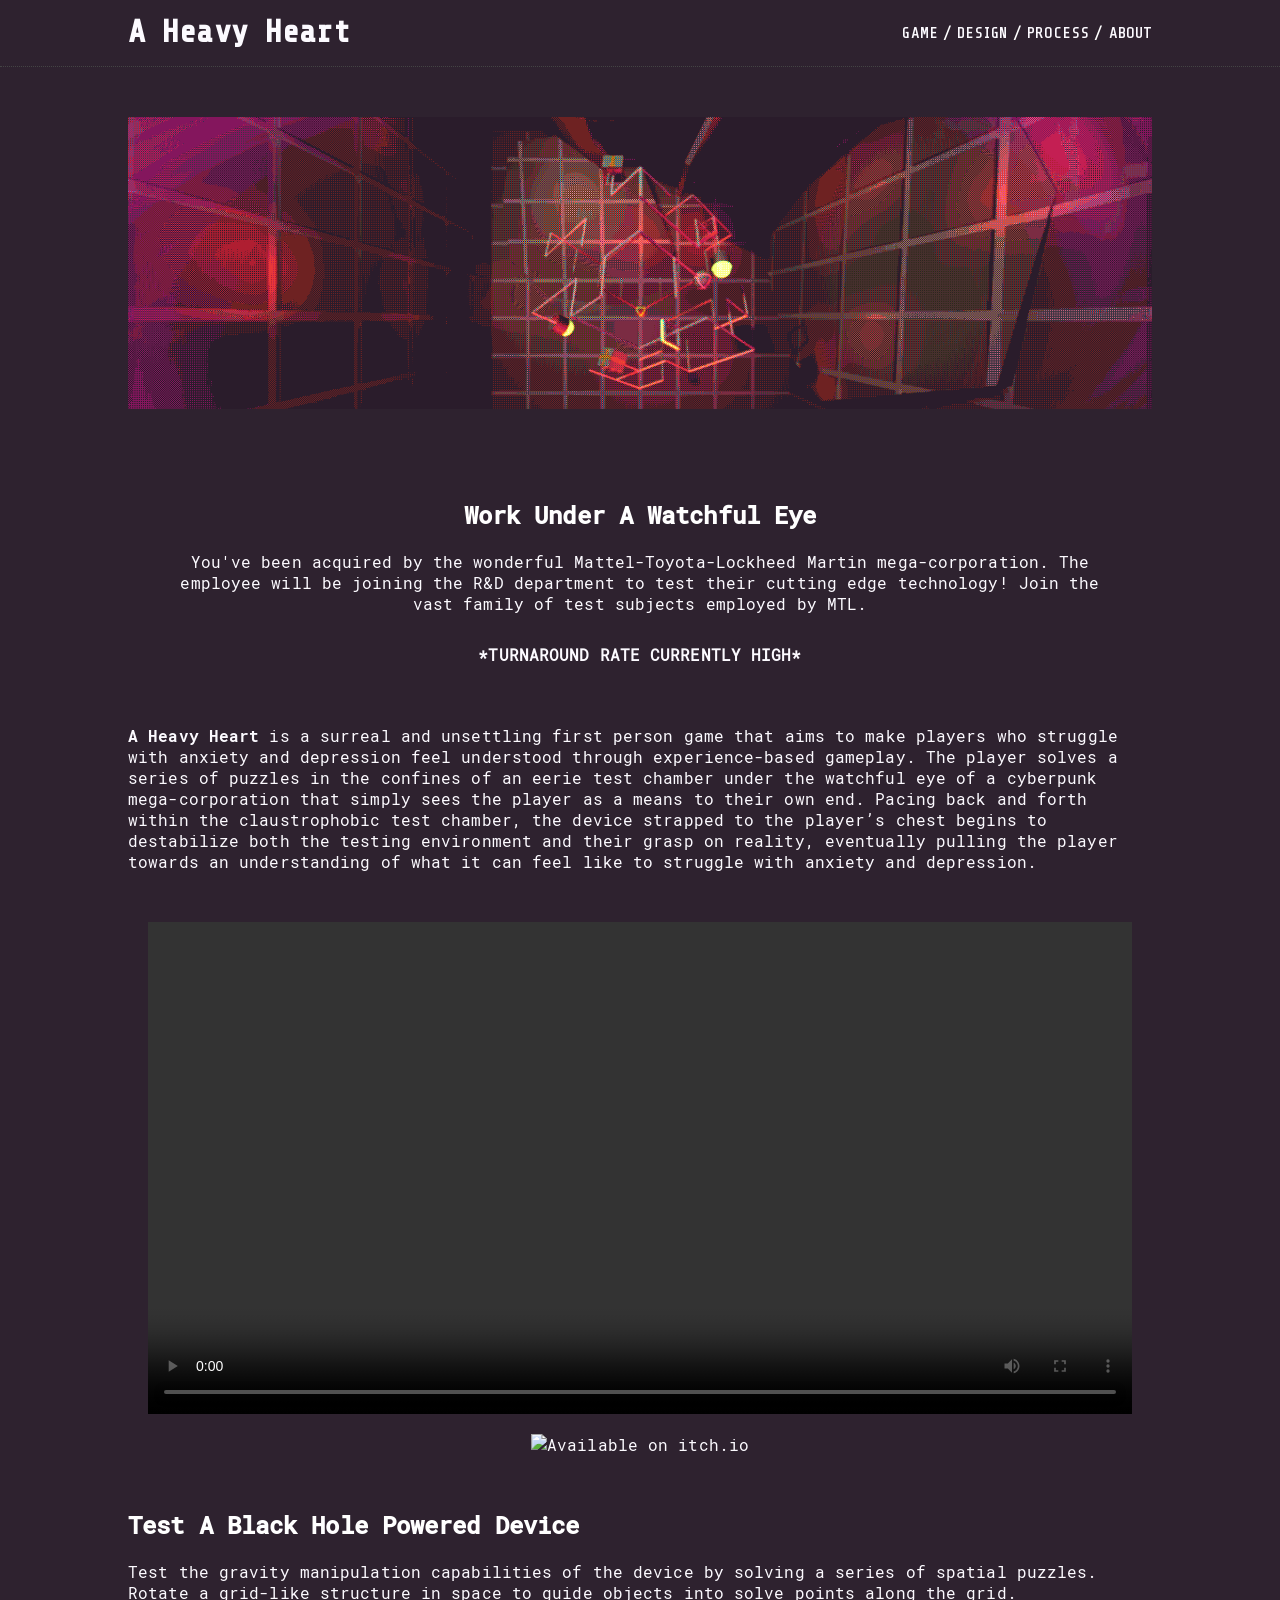
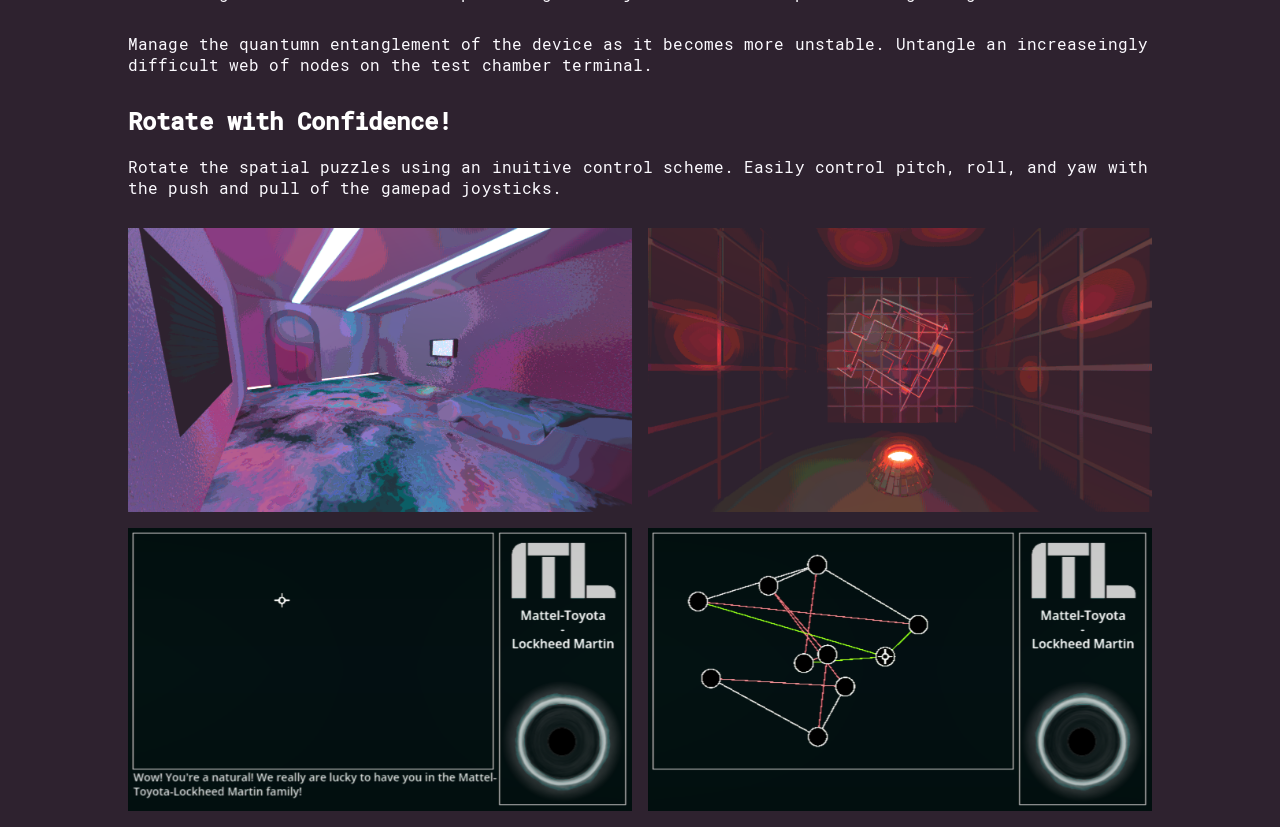
==== commit 2bacb62b: "itch.io badge" ====
--- a/index.html
+++ b/index.html
@@ -47,7 +47,9 @@
                     </video>
                 </div>
 
-                <iframe frameborder="0" src="https://itch.io/embed/4503725" width="552" height="167" style="display: block; margin:auto;"><a href="https://beautifulspork.itch.io/a-heavy-heart">A Heavy Heart by beautifulspork</a></iframe>
+                    <a href="https://beautifulspork.itch.io/a-heavy-heart" target="_blank" style="display:block; margin:auto; width:fit-content;">
+                    <img src="https://static.itch.io/images/badge-color.svg" alt="Available on itch.io" style="height:55px; width:auto;">
+                    </a>
 
                 <h2>Test A Black Hole Powered Device</h2>
                 <p>Test the gravity manipulation capabilities of the device by solving a series of spatial puzzles. Rotate a grid-like structure in space to guide objects into solve points along the grid.</p>
--- a/index.css
+++ b/index.css
@@ -138,7 +138,7 @@
 ul.gallery > li {
     display: block;
     margin: auto;
-    min-width: 0; /* Fixed: prevents Safari flex/grid children from overflowing */
+    min-width: 0;  
 }
 
 .about-container {
